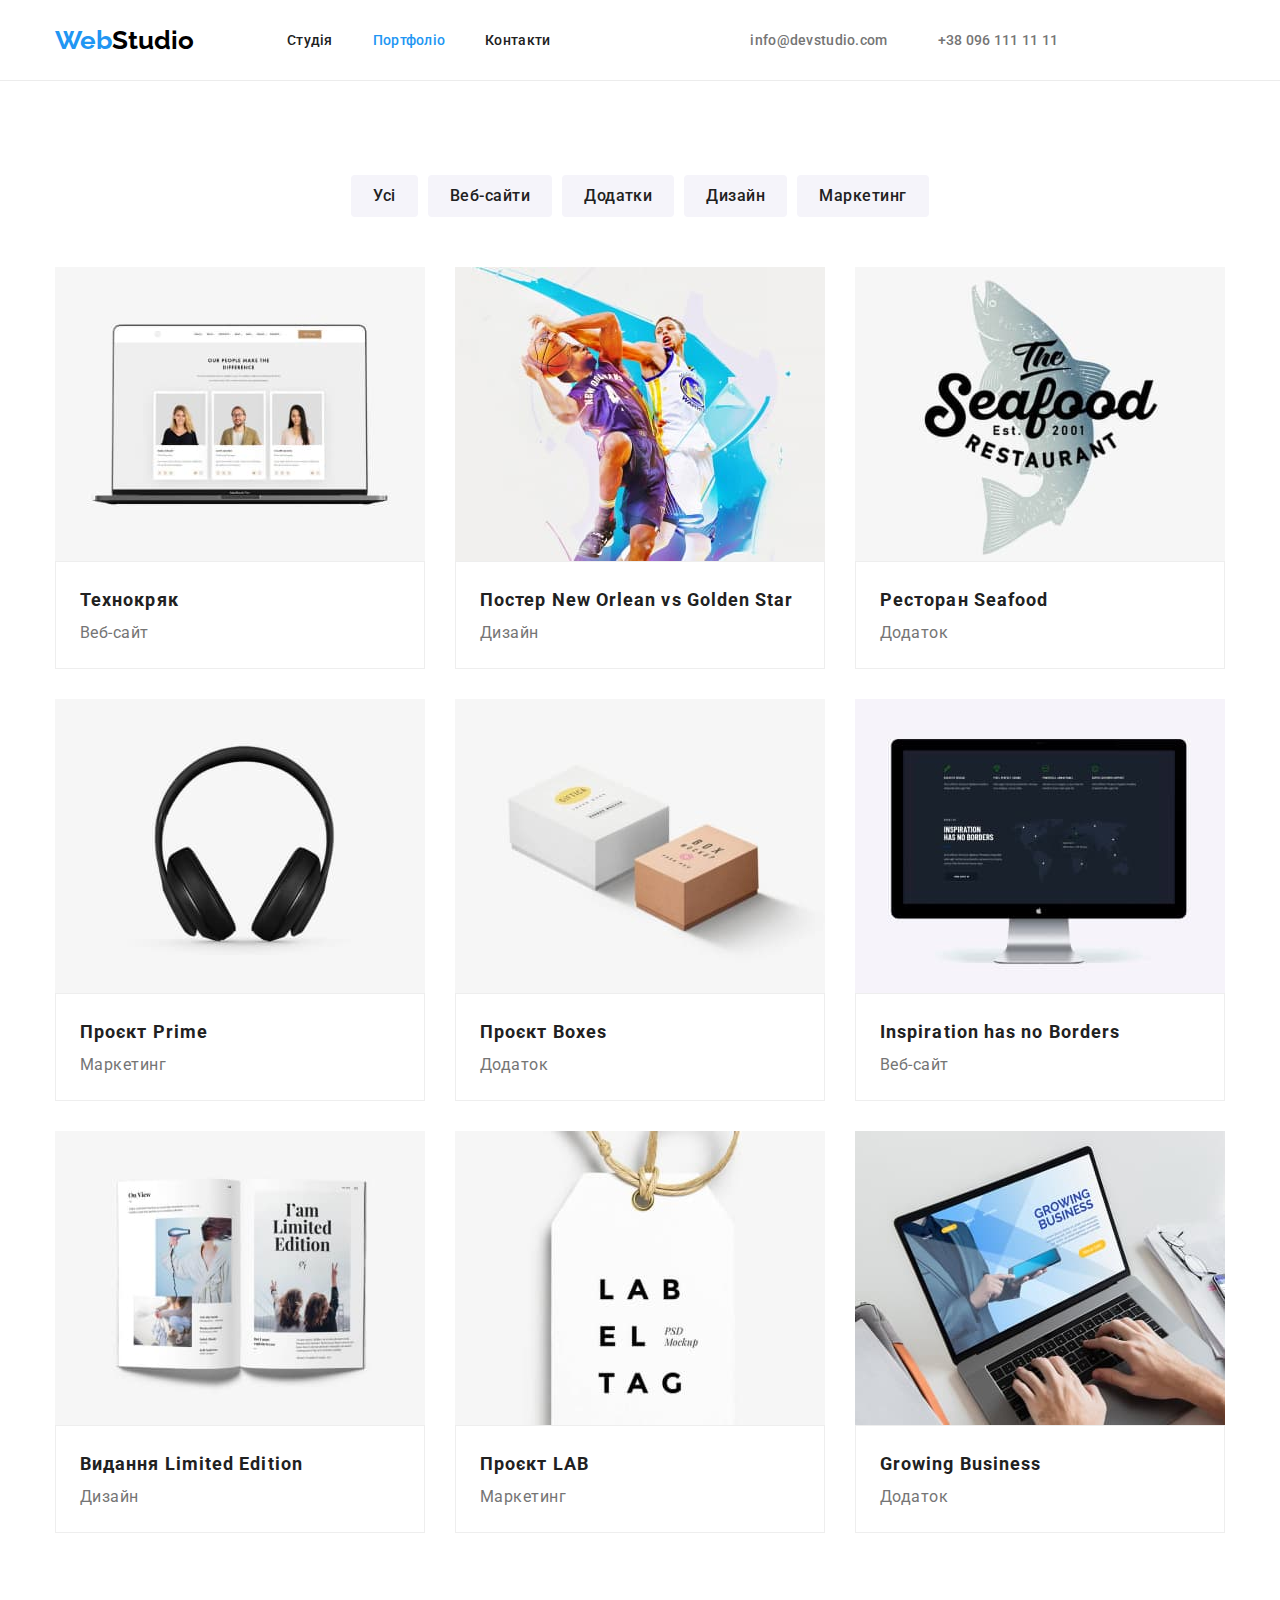
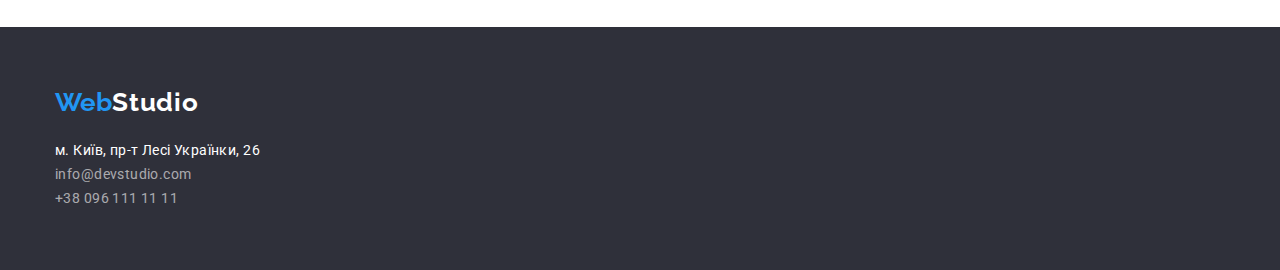
==== portfolio.html @ 6514d330 "clone" ====
<!DOCTYPE html>
<html lang="en">
  <head>
    <meta charset="UTF-8" />
    <meta http-equiv="X-UA-Compatible" content="IE=edge" />
    <meta name="viewport" content="width=device-width, initial-scale=1.0" />
    <title>Portofolio</title>
    <link rel="preconnect" href="https://fonts.googleapis.com" />
    <link rel="preconnect" href="https://fonts.gstatic.com" crossorigin />
    <link
      href="https://fonts.googleapis.com/css2?family=Raleway:ital,wght@0,700;1,700&family=Roboto:ital,wght@0,400;0,500;0,700;0,900;1,400;1,500;1,700;1,900&display=swap"
      rel="stylesheet"
    />
    <link
      rel="stylesheet"
      href="https://cdnjs.cloudflare.com/ajax/libs/modern-normalize/1.1.0/modern-normalize.min.css"
    />
    <link rel="stylesheet" href="./css/styles.css" />
  </head>
  <body>
    <header class="header">
      <div class="container container-nav">
        <nav class="header-nav">
          <a class="logo-header" href="./index.html"
            ><span class="logo-web">Web</span
            ><span class="logo-nav-accent">Studio</span></a
          >
          <ul class="header-menu">
            <li>
              <a class="nav-link" href="./index.html">Студія</a>
            </li>
            <li>
              <a class="nav-link current" href="./portfolio.html">Портфоліо</a>
            </li>
            <li><a class="nav-link" href="#">Контакти</a></li>
          </ul>
        </nav>
        <ul class="nav-contacts">
          <li>
            <a class="nav-link-email-contact" href="mailto:info@devstudio.com"
              >info@devstudio.com</a
            >
          </li>
          <li>
            <a class="nav-link-tel-contact" href="tel:+380961111111"
              >+38 096 111 11 11</a
            >
          </li>
        </ul>
      </div>
    </header>
    <main class="portfolio">
      <section class="section">
        <div class="container">
          <h1 class="visually-hidden">Наші проекти</h1>
          <ul class="filtr-solutions-button">
            <li>
              <button type="button" class="solutions-button">Усі</button>
            </li>
            <li>
              <button type="button" class="solutions-button">Веб-сайти</button>
            </li>
            <li>
              <button type="button" class="solutions-button">Додатки</button>
            </li>
            <li>
              <button type="button" class="solutions-button">Дизайн</button>
            </li>
            <li>
              <button type="button" class="solutions-button">Маркетинг</button>
            </li>
          </ul>
          <ul class="projects-examples">
            <li>
              <a class="projects-examples-link" href="#">
                <img
                  src="./img/tehnokhryaksq.jpg"
                  alt="tehnokhryak"
                  width="370"
                />
                <div class="projects-descriprtion">
                  <h2 class="projects">Технокряк</h2>
                  <p class="projects-solution">Веб-сайт</p>
                </div>
              </a>
            </li>
            <li>
              <a class="projects-examples-link" href="#">
                <img
                  src="./img/new-orlean-golden-starsq.jpg"
                  alt="new_orlean"
                  width="370"
                />
                <div class="projects-descriprtion">
                  <h2 class="projects">Постер New Orlean vs Golden Star</h2>
                  <p class="projects-solution">Дизайн</p>
                </div>
              </a>
            </li>
            <li>
              <a class="projects-examples-link" href="#">
                <img src="./img/seafoodsq.jpg" alt="seafood" width="370" />
                <div class="projects-descriprtion">
                  <h2 class="projects">Ресторан Seafood</h2>
                  <p class="projects-solution">Додаток</p>
                </div>
              </a>
            </li>
            <li>
              <a class="projects-examples-link" href="#">
                <img src="./img/primesq.jpg" alt="prime" width="370" />
                <div class="projects-descriprtion">
                  <h2 class="projects">Проєкт Prime</h2>
                  <p class="projects-solution">Маркетинг</p>
                </div>
              </a>
            </li>
            <li>
              <a class="projects-examples-link" href="#">
                <img src="./img/boxessq.jpg" alt="boxes" width="370" />
                <div class="projects-descriprtion">
                  <h2 class="projects">Проєкт Boxes</h2>
                  <p class="projects-solution">Додаток</p>
                </div>
              </a>
            </li>
            <li>
              <a class="projects-examples-link" href="#">
                <img
                  src="./img/inspirationsq.jpg"
                  alt="inspiration"
                  width="370"
                />
                <div class="projects-descriprtion">
                  <h2 class="projects">Inspiration has no Borders</h2>
                  <p class="projects-solution">Веб-сайт</p>
                </div>
              </a>
            </li>
            <li>
              <a class="projects-examples-link" href="#">
                <img
                  src="./img/limited_editionsq.jpg"
                  alt="limited_edition"
                  width="370"
                />
                <div class="projects-descriprtion">
                  <h2 class="projects">Видання Limited Edition</h2>
                  <p class="projects-solution">Дизайн</p>
                </div>
              </a>
            </li>
            <li>
              <a class="projects-examples-link" href="#">
                <img src="./img/labsq.jpg" alt="lab" width="370" />
                <div class="projects-descriprtion">
                  <h2 class="projects">Проєкт LAB</h2>
                  <p class="projects-solution">Маркетинг</p>
                </div>
              </a>
            </li>
            <li>
              <a class="projects-examples-link" href="#">
                <img
                  src="./img/growing_businesssq.jpg"
                  alt="growing_business"
                  width="370"
                />
                <div class="projects-descriprtion">
                  <h2 class="projects">Growing Business</h2>
                  <p class="projects-solution">Додаток</p>
                </div>
              </a>
            </li>
          </ul>
        </div>
      </section>
    </main>
    <footer class="footer">
      <div class="container">
        <a class="logo-footer" href="./index.html"
          ><span class="logo-web">Web</span
          ><span class="logo-studio">Studio</span></a
        >
        <address>
          <ul class="adress-menu">
            <li class="adress-link">
              <a
                class="address-street"
                href="https://goo.gl/maps/CPtrU1FHBa2aNyZL9"
                target="_blank"
                rel="noopener noreferrer nofollow"
                >м. Київ, пр-т Лесі Українки, 26</a
              >
            </li>
            <li class="adress-link">
              <a class="address-contact" href="mailto:info@devstudio.com"
                >info@devstudio.com</a
              >
            </li>
            <li class="adress-link">
              <a class="address-contact" href="tel:+380961111111"
                >+38 096 111 11 11</a
              >
            </li>
          </ul>
        </address>
      </div>
    </footer>
  </body>
</html>
---- css/styles.css ----
:root {
    --title-text-color: #212121;
    --button-hover-focus-background-color: #2196F3;
    --background-color: #FFFFFF;

}

body {
    font-family: 'Roboto', sans-serif;
    color: var(--title-text-color);
    
}
html {
    box-sizing: border-box;
}


a {
text-decoration: none;
}
a:hover {
color: #2196F3;
}
a:focus-visible {
color: #2196F3;
}

ul {
list-style: none
 }
 *::before,
 *::after {
   box-sizing: inherit;
 }


h1,
h2,
h3,
h4,
h5,
h6,
p,
ul {
  padding: 0;
  margin: 0;
}
img {
    display: block;
    max-width: 100%;
    height: auto;
    cursor: pointer;
}
.header {
    background: #FFFFFF;
    margin-left: auto;
    margin-right: auto;
    margin-top: 0;
    margin-bottom: 0;
    border-bottom-width: 1px;
    border-bottom-style: solid;
    border-bottom-color: #ECECEC;
        
}
.container {
    width: 100%;
    width: 1200px;
    padding-left: 15px;
    padding-right: 15px;
    margin: 0 auto;
  }

.container-nav {
    display: flex;
    align-items: center;
    flex-direction: row;
         
}

.header-nav {
    display: flex;
    align-items: center;
    justify-content: space-between;
     
}

.logo-header {
 font-family: 'Raleway', 'sans-serif';
 padding: 24px 0px;
 margin-right: 93px;
 

 }
.logo-footer {
 display: block;
 font-family: 'Raleway', 'sans-serif';
 margin-bottom: 20px;

 }
 .header-menu {
    display: flex;
    gap: 40px;

}
.nav-contacts {
    display: flex;
    gap: 50px;
    padding-left: 200px;
    
}
.logo-web {
    color: #2196F3;
    font-style: normal;
    font-weight: 700;
    font-size: 26px;
    line-height: 31px;
}
.logo-nav-accent {
    color: #000000;
    font-style: normal;
    font-weight: 700;
    font-size: 26px;
    line-height: 31px;
}
.nav-link {
    display: block;
    color: #212121;
    font-style: normal;
    font-weight: 500;
    font-size: 14px;
    line-height: 16px;
    letter-spacing: 0.02em;
    padding: 32px 0px;
    
}

.current {
    color: #2196F3;
        
}
.nav-link-email-contact {
    font-family: 'Roboto';
    font-style: normal;
    font-weight: 500;
    font-size: 14px;
    line-height: 16px;
    letter-spacing: 0.02em;
    color: #757575;
    padding: 32px 0px;
}
.nav-link-tel-contact {
    font-family: 'Roboto';
    font-style: normal;
    font-weight: 500;
    font-size: 14px;
    line-height: 16px;
    letter-spacing: 0.02em;
    color: #757575;
    padding: 32px 0px;

}
.section{
    margin-left: auto;
    margin-right: auto;
    padding-top: 94px;
    padding-bottom: 94px;
  }
.about-us {
    background-color: #2F303A;
    padding: 200px 0 200px;
    height: 600px;
    
    
}
.about-us-content {
    color: #FFFFFF;
    text-transform: uppercase;
    font-family: 'Roboto';
    font-style: normal;
    font-weight: 900;
    font-size: 44px;
    line-height: 60px;
    letter-spacing: 0.06em;
    width: 696px;
    margin: 0 auto 20px;
    text-align: center;
 
}

.order-service-button {
    display: block;
    min-width: 216px;
    margin-left: auto;
    margin-right: auto;
    color: var(--background-color);
    background: #2196F3;
    box-shadow: 0px 4px 4px rgba(0, 0, 0, 0.15);
    border-radius: 4px;
    border-color: transparent;
    width: 216px;
    height: 50px;
    left: 692px;
    top: 430px;
    font-family: 'Roboto';
    font-style: normal;
    font-weight: 700;
    font-size: 16px;
    line-height: 30px;
    letter-spacing: 0.06em;
    cursor: pointer;
 

       
}
.order-service-button:hover, .order-service-button:focus  {
    background-color: #188CE8;
}
.visually-hidden {
      position: absolute;
      white-space: nowrap;
      width: 1px;
      height: 1px;
      overflow: hidden;
      border: 0;
      padding: 0;
      clip: rect(0 0 0 0);
      clip-path: inset(50%);
      margin: -1px;
}
.our-advantages-menu {
    display: flex;
    flex-direction: row;
    
}
.advantages-item{
    width: 270px;
  }
.advantages-item:not(:last-child){
    margin-right: 30px;
  }

.our-advantages {
    background-color: #fff;
    font-family: 'Roboto';
    font-style: normal;
    font-weight: 700;
    font-size: 14px;
    line-height: 16px;
    letter-spacing: 0.03em;
    text-transform: uppercase;
    color: #212121;
}
.our-advantages-description {
    font-family: 'Roboto';
    font-style: normal;
    font-weight: 400;
    font-size: 14px;
    line-height: 24px;
    letter-spacing: 0.03em;
    color: #757575;
    margin-right: 30px;
    padding-top: 10px;
}

.our-advantages-description:not(:last-child) {
    margin-right: 30px;
}
.title-head {
    background-color: #fff;
    padding-top: 0px;
}
.title {
    font-family: 'Roboto';
    font-style: normal;
    font-weight: 700;
    font-size: 36px;
    line-height: 42px;
    letter-spacing: 0.03em;
    color: var(--title-text-color);
    text-align: center;
    padding-bottom: 50px;
 
    
}
.container-title-description {
    display: flex;

}
.container-title-menu {
    display: flex;
    flex-direction: row;
    align-items: center;
	
}
.title-foto {
    cursor: pointer;
}
.title-foto:not(:last-child) {
    margin-right: 30px;
}
.our-team-section {
    background: #F5F4FA;
    align-items: center;
    max-width: none;

}
.our-team-foto{
    background-color: #F5F5F5;
    display: flex;
    flex-direction: row;
    align-items: center;
    gap: 30px;

}
.our-team-name {
    font-family: 'Roboto';
    font-style: normal;
    font-weight: 500;
    font-size: 16px;
    line-height: 19px;
   /* identical to box height */
    letter-spacing: 0.03em;
    color: #212121;
    text-align: center;
    padding-bottom: 10px;
    
}
.description-member {
    padding-top: 30px;
    padding-bottom: 30px;
    padding-left: 30px;
    padding-right: 30px;
    background: #FFFFFF;

}
.card {
    align-self: flex-start;
    margin-top: 0;
}
.our-team-position {
    font-family: 'Roboto';
    font-style: normal;
    font-weight: 400;
    font-size: 16px;
    line-height: 19px;
   /* identical to box height */
    letter-spacing: 0.03em;
    color: #757575;
    text-align: center;
    

}
.our-team-member {
    width: calc(100%/4 - 30px/4*3);
    box-shadow: 0px 1px 3px rgba(0, 0, 0, 0.12), 0px 1px 1px rgba(0, 0, 0, 0.14), 0px 2px 1px rgba(0, 0, 0, 0.2);
    border-radius: 0px 0px 4px 4px;
    overflow: hidden;
    

}
.footer{
    background-color: #2F303A;
    padding-top: 60px;
    padding-bottom: 60px;
}
.logo-studio {
    font-family: 'Raleway';
    font-style: normal;
    font-weight: 700;
    font-size: 26px;
    line-height: 31px;
    /* identical to box height */
    letter-spacing: 0.03em;
    color: #FFFFFF
    
}
.adress-menu {
    
}

.adress-link {
display: block;
    
}
.address-link:not(:last-child) {
    padding-bottom: 10px;
}

.address-street {
    font-family: 'Roboto';
    font-style: normal;
    font-weight: 400;
    font-size: 14px;
    line-height: 24px;
    /* or 171% */
    letter-spacing: 0.03em;
    color: #FFFFFF;
    margin-bottom: 10px;
 
}
.address-contact {
    font-family: 'Roboto';
    font-style: normal;
    font-weight: 400;
    font-size: 14px;
    line-height: 24px;
    /* or 171% */
    letter-spacing: 0.03em;
    color: rgba(255, 255, 255, 0.6);
    padding-bottom: 10px;
}


.portfolio {
    background-color: #FFFFFF;
    
}
.filtr-solutions-button {
    display: flex;
    justify-content: center;
    gap: 10px;


}

.solutions-button {
    font-family: 'Roboto';
    font-style: normal;
    font-weight: 500;
    font-size: 16px;
    line-height: 26px;
    /* identical to box height, or 162% */
    text-align: center;
    letter-spacing: 0.03em;
    color: #212121;
    background: #F5F4FA;
    border-radius: 4px;
    border-color: transparent;
    padding-top: 6px;
    padding-right: 20px;
    padding-bottom: 6px;
    padding-left: 20px;
    
}

.projects-examples {
    display: flex;
    flex-wrap: wrap;
    gap: 30px;
    padding-top: 50px;
    
}
.projects-examples-link {
    display: block;
    
}
.projects-examples-link:hover{
    box-shadow: 0px 1px 3px rgba(0, 0, 0, 0.12), 0px 1px 1px rgba(0, 0, 0, 0.14), 0px 2px 1px rgba(0, 0, 0, 0.2);
}
.projects-examples-link:focus-visible{
    box-shadow: 0px 1px 3px rgba(0, 0, 0, 0.12), 0px 1px 1px rgba(0, 0, 0, 0.14), 0px 2px 1px rgba(0, 0, 0, 0.2);
}


.projects-descriprtion {
    margin: 0;
    padding: 20px 24px;
    border-bottom: 1px;
    border-right: 1px;
    border-left: 1px;
    background: #FFFFFF;
    border: 1px solid #EEEEEE;

}
.projects-descriprtion:hover{
    cursor: pointer;
    box-shadow: 0px 1px 3px rgba(0, 0, 0, 0.12), 0px 1px 1px rgba(0, 0, 0, 0.14), 0px 2px 1px rgba(0, 0, 0, 0.2);
}
.projects-descriprtion:focus {
    box-shadow: 0px 1px 3px rgba(0, 0, 0, 0.12), 0px 1px 1px rgba(0, 0, 0, 0.14), 0px 2px 1px rgba(0, 0, 0, 0.2);
}

.solutions-button:hover {
    background-color: var(--button-hover-focus-background-color);
    box-shadow: 0px 3px 1px rgba(0, 0, 0, 0.1), 0px 1px 2px rgba(0, 0, 0, 0.08), 0px 2px 2px rgba(0, 0, 0, 0.12);
        color:#FFFFFF;
    
    
}
.solutions-button:focus {
    background-color: var(--button-hover-focus-background-color);
    color: #FFFFFF;
    
    
    
    
}
.projects {
    font-family: 'Roboto';
    font-style: normal;
    font-weight: 700;
    font-size: 18px;
    line-height: 36px;
    /* identical to box height, or 200% */
    letter-spacing: 0.06em;
    color: #212121;
}
.projects-solution {
    font-family: 'Roboto';
    font-style: normal;
    font-weight: 400;
    font-size: 16px;
    line-height: 30px;
    /* identical to box height, or 188% */
    letter-spacing: 0.03em;
    color: #757575;
}
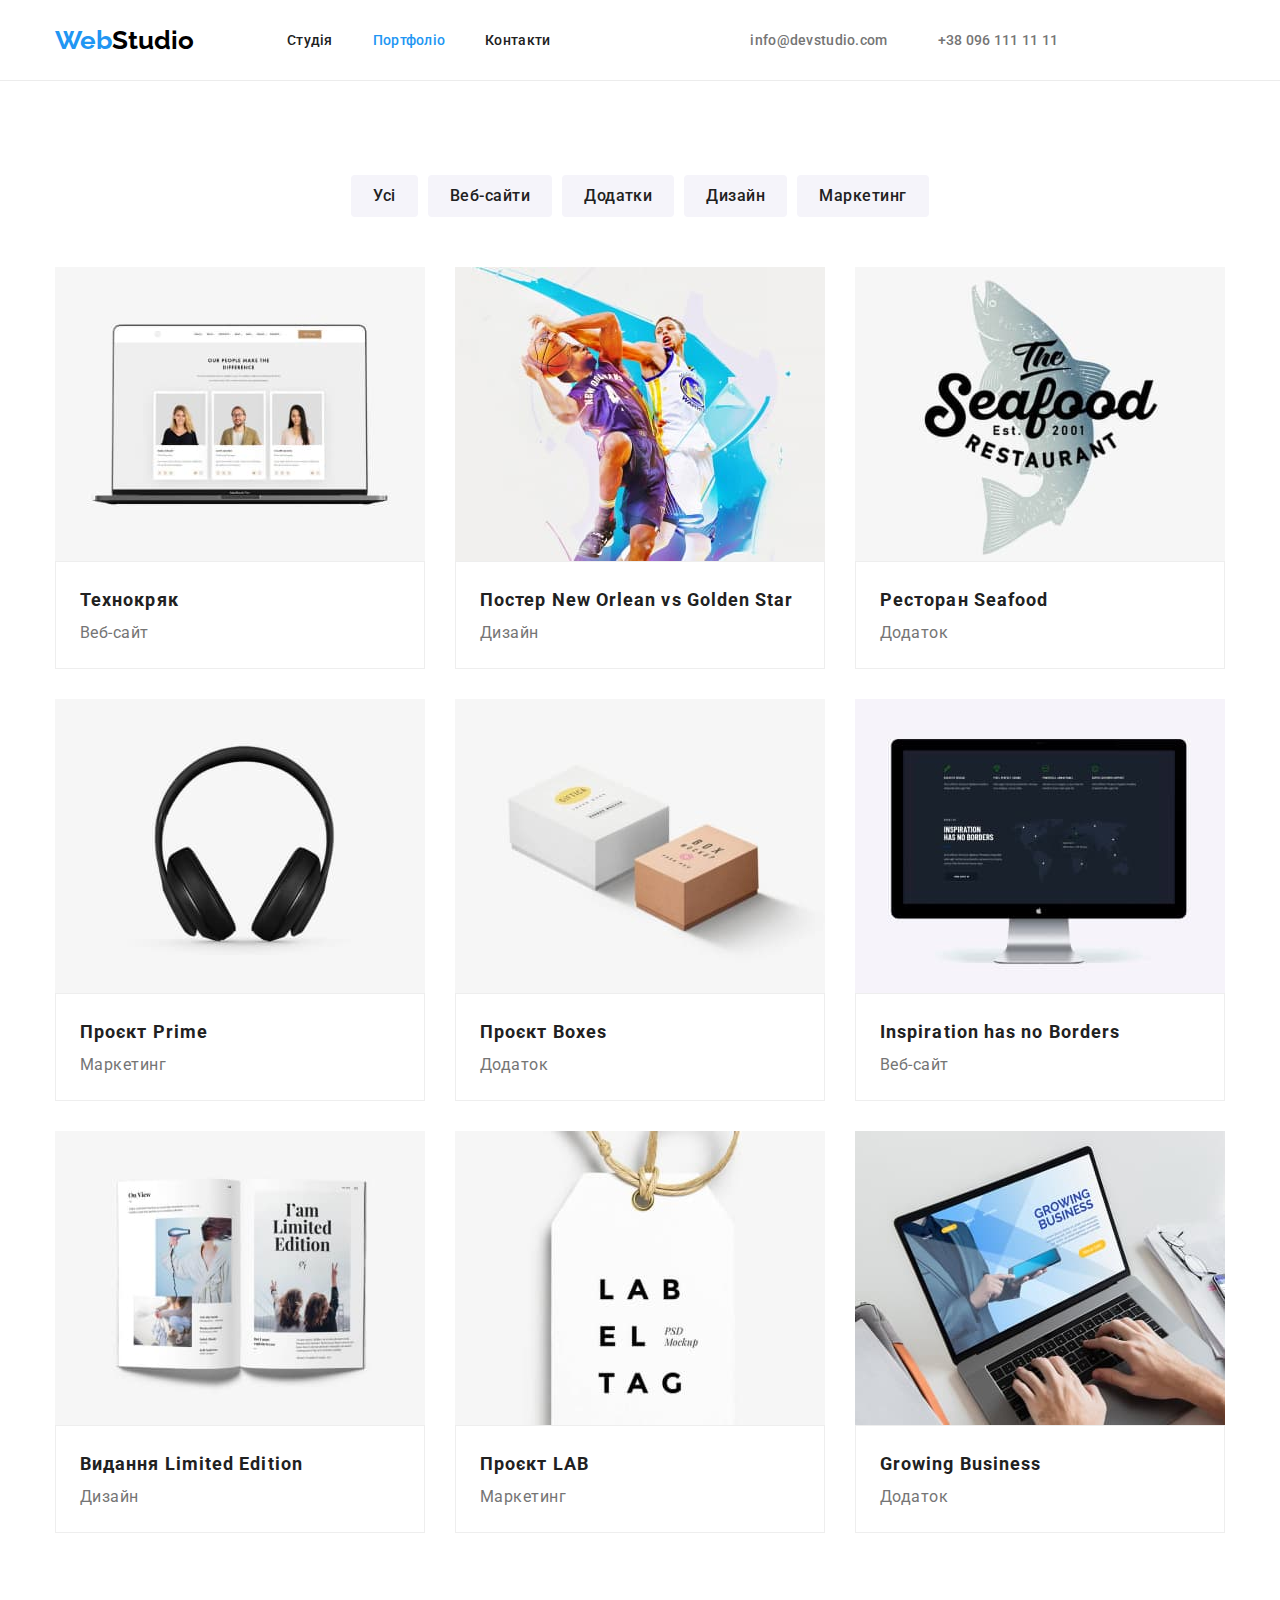
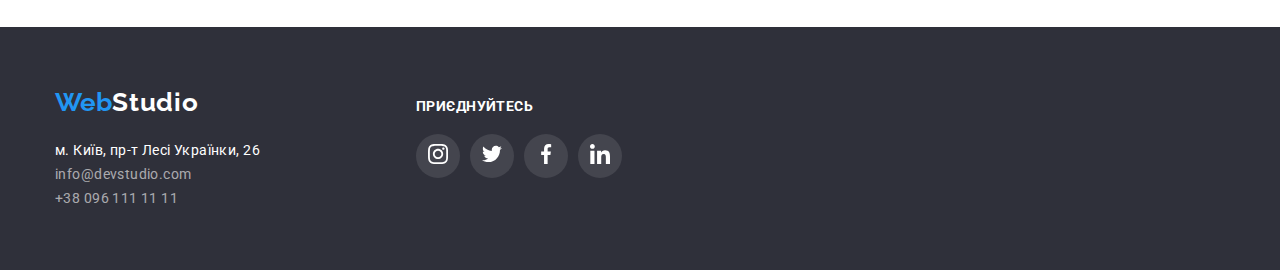
==== commit a2aca6da: "up" ====
--- a/portfolio.html
+++ b/portfolio.html
@@ -178,33 +178,70 @@
     </main>
     <footer class="footer">
       <div class="container">
-        <a class="logo-footer" href="./index.html"
-          ><span class="logo-web">Web</span
-          ><span class="logo-studio">Studio</span></a
-        >
-        <address>
-          <ul class="adress-menu">
-            <li class="adress-link">
-              <a
-                class="address-street"
-                href="https://goo.gl/maps/CPtrU1FHBa2aNyZL9"
-                target="_blank"
-                rel="noopener noreferrer nofollow"
-                >м. Київ, пр-т Лесі Українки, 26</a
-              >
-            </li>
-            <li class="adress-link">
-              <a class="address-contact" href="mailto:info@devstudio.com"
-                >info@devstudio.com</a
-              >
-            </li>
-            <li class="adress-link">
-              <a class="address-contact" href="tel:+380961111111"
-                >+38 096 111 11 11</a
-              >
-            </li>
-          </ul>
-        </address>
+        <div class="footer-menu">
+          <div>
+            <a class="logo-footer" href="./index.html"
+              ><span class="logo-web">Web</span
+              ><span class="logo-studio">Studio</span></a
+            >
+            <address>
+              <ul class="adress-menu">
+                <li class="adress-link">
+                  <a
+                    class="address-street"
+                    href="https://goo.gl/maps/CPtrU1FHBa2aNyZL9"
+                    target="_blank"
+                    rel="noopener noreferrer nofollow"
+                    >м. Київ, пр-т Лесі Українки, 26</a
+                  >
+                </li>
+                <li class="adress-link">
+                  <a class="address-contact" href="mailto:info@devstudio.com"
+                    >info@devstudio.com</a
+                  >
+                </li>
+                <li class="adress-link">
+                  <a class="address-contact" href="tel:+380961111111"
+                    >+38 096 111 11 11</a
+                  >
+                </li>
+              </ul>
+            </address>
+          </div>
+          <div class="subscription">
+            <h2 class="subscription-title">приєднуйтесь</h2>
+            <ul class="subscription-links-list">
+              <li class="subscription-link-item">
+                <a href="https://www.instagram.com/">
+                  <svg class="subscription-item-icon" width="20" height="20">
+                    <use href="./img/icons.svg#iconinstagram-omg"></use>
+                  </svg>
+                </a>
+              </li>
+              <li class="subscription-link-item">
+                <a href="https://twitter.com/">
+                  <svg class="subscription-item-icon" width="20" height="20">
+                    <use href="./img/icons.svg#icontwitter-omg"></use>
+                  </svg>
+                </a>
+              </li>
+              <li class="subscription-link-item">
+                <a href="https://www.facebook.com/">
+                  <svg class="subscription-item-icon" width="20" height="20">
+                    <use href="./img/icons.svg#iconfacebook-omg"></use>
+                  </svg>
+                </a>
+              </li>
+              <li class="subscription-link-item">
+                <a href="https://www.linkedin.com/">
+                  <svg class="subscription-item-icon" width="20" height="20">
+                    <use href="./img/icons.svg#iconlinkedin-omg"></use>
+                  </svg>
+                </a>
+              </li>
+            </ul>
+          </div>
+        </div>
       </div>
     </footer>
   </body>
--- a/css/styles.css
+++ b/css/styles.css
@@ -138,6 +138,19 @@
     color: #2196F3;
         
 }
+.contact-img {
+    display: flex;
+    align-items: center;
+    justify-content: center;
+    background: var(--background-color);
+    
+}
+.contact-icon {
+    margin-right: 10px;
+    fill: currentColor;
+    
+}
+
 .nav-link-email-contact {
     font-family: 'Roboto';
     font-style: normal;
@@ -169,6 +182,11 @@
     background-color: #2F303A;
     padding: 200px 0 200px;
     height: 600px;
+    max-width: 1600px;
+    background-image: url(../img/backimg-omg.svg), linear-gradient(to right, rgba(47, 48, 58, 0.4), rgba(47, 48, 58, 0.4)), url(../images/header-img.jpg);
+    background-repeat: no-repeat;
+    background-size: cover;
+    background-position: center;
     
     
 }
@@ -250,6 +268,21 @@
     text-transform: uppercase;
     color: #212121;
 }
+.advantage-item-img {
+    display: flex;
+    height: 120px;
+    width: 270px;
+    background-color: #f5f4fa;
+    margin-bottom: 30px;
+    justify-content: center;
+    align-items: center;
+    
+}
+.advantage-item-img:not(:last-child) {
+    margin-right: 30px;
+}
+
+
 .our-advantages-description {
     font-family: 'Roboto';
     font-style: normal;
@@ -310,6 +343,7 @@
     flex-direction: row;
     align-items: center;
     gap: 30px;
+    
 
 }
 .our-team-name {
@@ -331,6 +365,7 @@
     padding-left: 30px;
     padding-right: 30px;
     background: #FFFFFF;
+    box-shadow: 0px 1px 3px rgba(0, 0, 0, 0.12), 0px 1px 1px rgba(0, 0, 0, 0.14), 0px 2px 1px rgba(0, 0, 0, 0.2);
 
 }
 .card {
@@ -349,6 +384,48 @@
     text-align: center;
     
 
+}
+.social-links-list {
+    display: flex;
+    align-items: center;
+    justify-content: space-evenly;
+    padding-bottom: 30px;
+    background: #FFFFFF;
+
+}
+
+.link-item {
+    display: flex;
+    justify-content: center;
+    width: 44px;
+    height: 44px;
+    padding-top: 12px;
+    
+}
+
+
+.link-item:hover {
+    background-color: var(--button-hover-focus-background-color);
+    background-size: 100%;
+    border-radius: 50px;
+     
+}
+.link-item:focus {
+    background-color: var(--button-hover-focus-background-color);
+    color: #FFFFFF;
+}
+
+.link-item-icon {
+    fill: #AFB1B8;
+
+}
+.link-item-icon:hover {
+    fill: #FFFFFF;
+    background-size: 100%;
+}
+.link-item-icon:focus {
+    background-color: var(--button-hover-focus-background-color);
+    color: #FFFFFF;
 }
 .our-team-member {
     width: calc(100%/4 - 30px/4*3);
@@ -358,6 +435,51 @@
     
 
 }
+.regular-customers-list {
+    display: flex;
+    
+
+
+}
+.regular-customers-img {
+    display: flex;
+    align-items: center;
+    justify-content: center;
+    Width: 170px;
+    Height: 92px;
+    border: 1px solid #AFB1B8;
+    border-radius: 4px;
+    margin-right: 30px;
+    cursor: pointer;
+
+    
+
+}
+.regular-customers-img:not(:last-child) {
+    margin-right: 30px;
+}
+.regular-customers-img:hover {
+    background: #F5F5F5;
+    border-color: #2196F3;
+}
+.regular-customers-img:focus {
+    background: #F5F5F5;
+    border-color: #2196F3;
+}
+
+
+
+.regular-customers-icon {
+    fill: #AFB1B8;
+}
+.regular-customers-icon:hover {
+    fill: #2196F3;
+
+}
+.regular-customers-icon:focus {
+    fill: #2196F3;
+    border-color: #2196F3;
+}
 .footer{
     background-color: #2F303A;
     padding-top: 60px;
@@ -408,6 +530,48 @@
     letter-spacing: 0.03em;
     color: rgba(255, 255, 255, 0.6);
     padding-bottom: 10px;
+}
+
+.footer-menu {
+    display: flex;
+    align-items: baseline;
+
+}
+.subscription {
+    margin-left: 156px;
+
+}
+.subscription-title {
+    margin-bottom: 20px;
+font-family: 'Roboto';
+font-style: normal;
+font-weight: 700;
+font-size: 14px;
+line-height: 16px;
+letter-spacing: 0.03em;
+text-transform: uppercase;
+color: #FFFFFF;
+}
+.subscription-links-list {
+display: flex;
+gap: 10px;
+
+}
+.subscription-link-item:hover {
+    background-color: var(--button-hover-focus-background-color);
+}
+.subscription-link-item {
+    display: flex;
+    justify-content: center;
+    align-items: center;
+    border-radius: 50%;
+    background: rgba(255, 255, 255, 0.1);
+    width: 44px;
+    height: 44px;
+       
+}
+.subscription-item-icon {
+fill: #FFFFFF;
 }
 
 
@@ -483,7 +647,7 @@
 .solutions-button:hover {
     background-color: var(--button-hover-focus-background-color);
     box-shadow: 0px 3px 1px rgba(0, 0, 0, 0.1), 0px 1px 2px rgba(0, 0, 0, 0.08), 0px 2px 2px rgba(0, 0, 0, 0.12);
-        color:#FFFFFF;
+    color:#FFFFFF;
     
     
 }
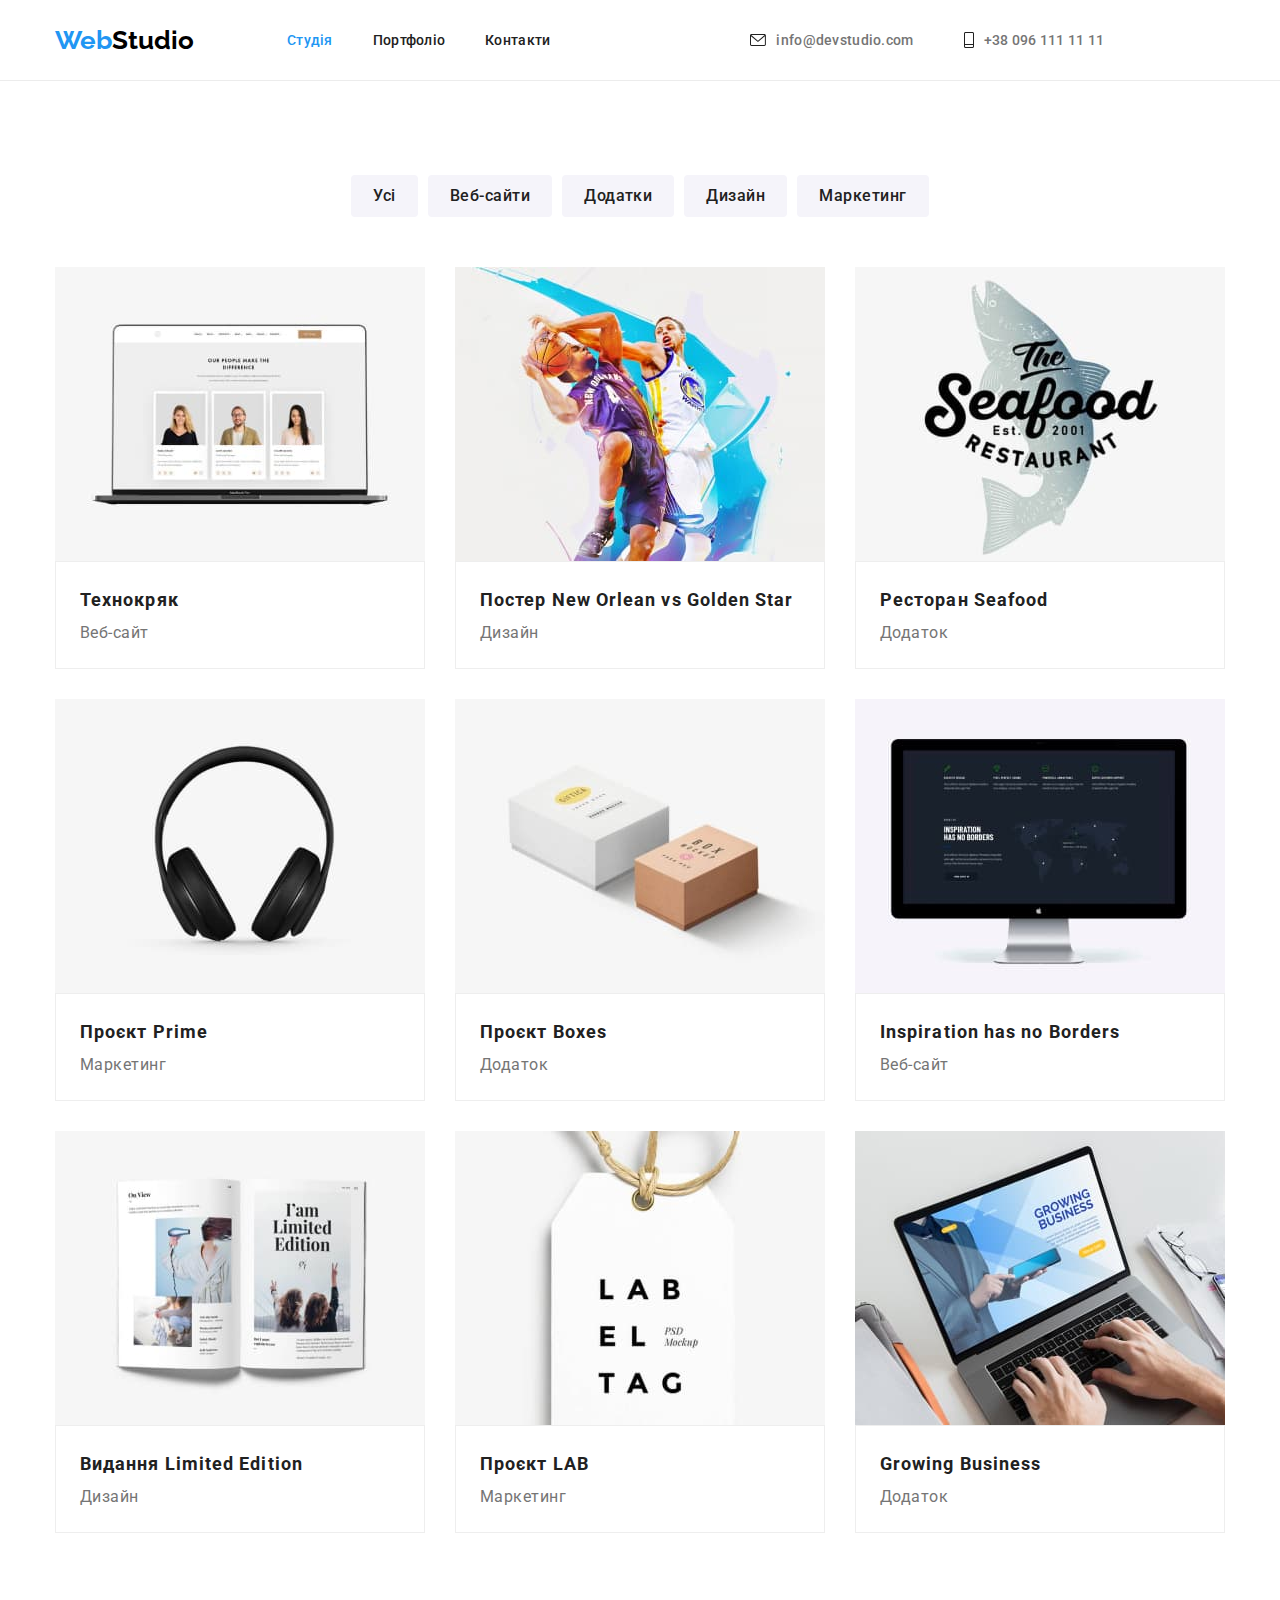
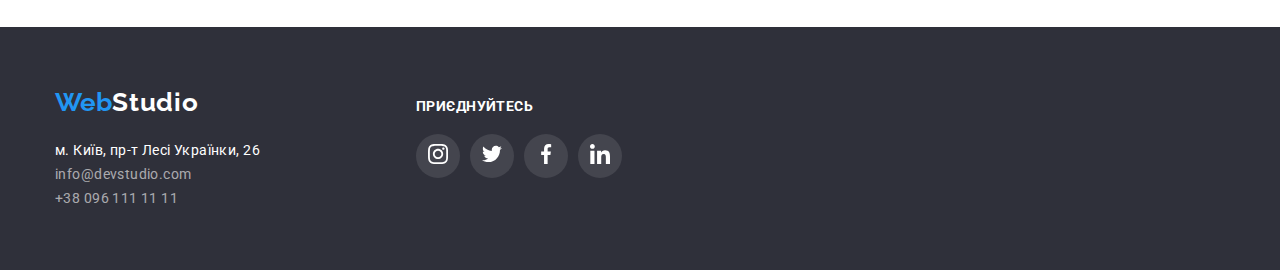
==== commit 10ce73be: "Headerup" ====
--- a/portfolio.html
+++ b/portfolio.html
@@ -27,21 +27,27 @@
           >
           <ul class="header-menu">
             <li>
-              <a class="nav-link" href="./index.html">Студія</a>
-            </li>
-            <li>
-              <a class="nav-link current" href="./portfolio.html">Портфоліо</a>
+              <a class="nav-link current" href="./index.html">Студія</a>
+            </li>
+            <li>
+              <a class="nav-link" href="./portfolio.html">Портфоліо</a>
             </li>
             <li><a class="nav-link" href="#">Контакти</a></li>
           </ul>
         </nav>
         <ul class="nav-contacts">
-          <li>
+          <li class="contact-img">
+            <svg class="contact-icon" width="16" height="12">
+              <use href="./img/icons.svg#icone-mail-omg"></use>
+            </svg>
             <a class="nav-link-email-contact" href="mailto:info@devstudio.com"
               >info@devstudio.com</a
             >
           </li>
-          <li>
+          <li class="contact-img">
+            <svg class="contact-icon" width="10" height="16">
+              <use href="./img/icons.svg#icontel-omg"></use>
+            </svg>
             <a class="nav-link-tel-contact" href="tel:+380961111111"
               >+38 096 111 11 11</a
             >
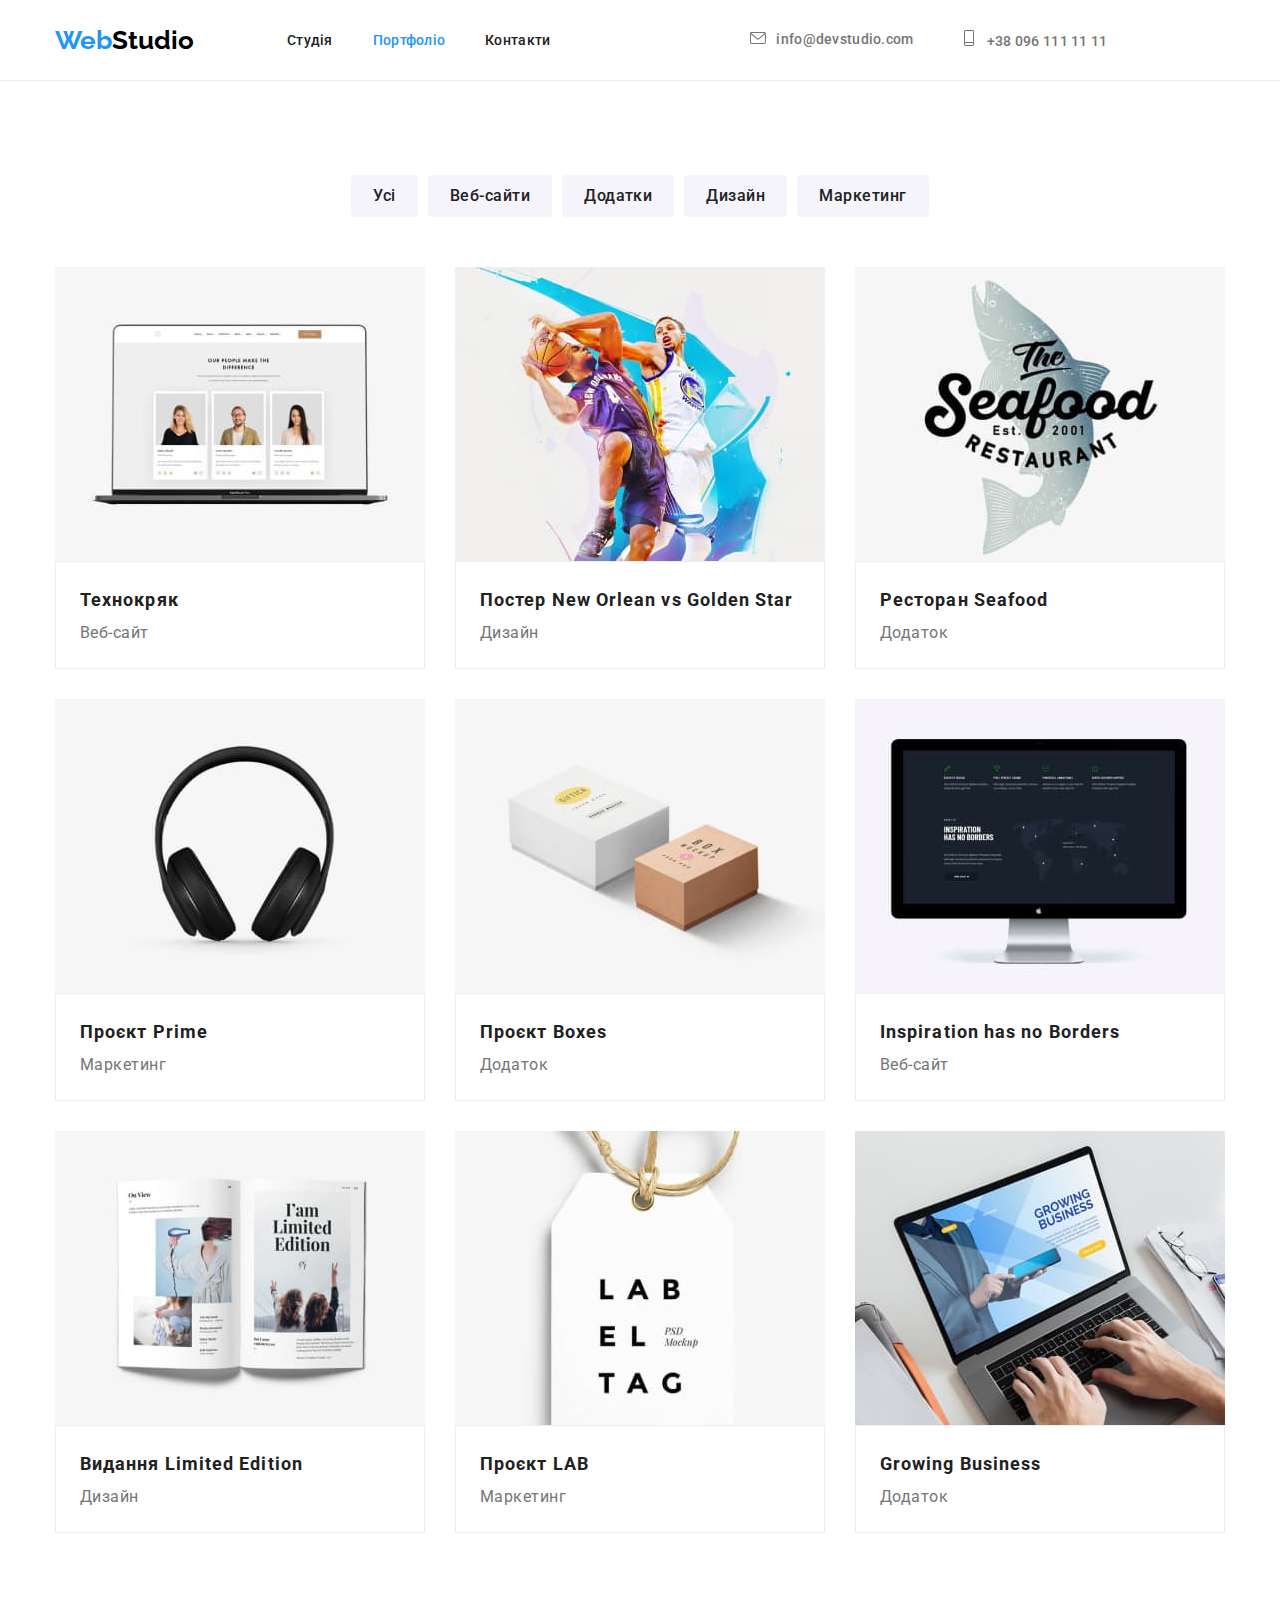
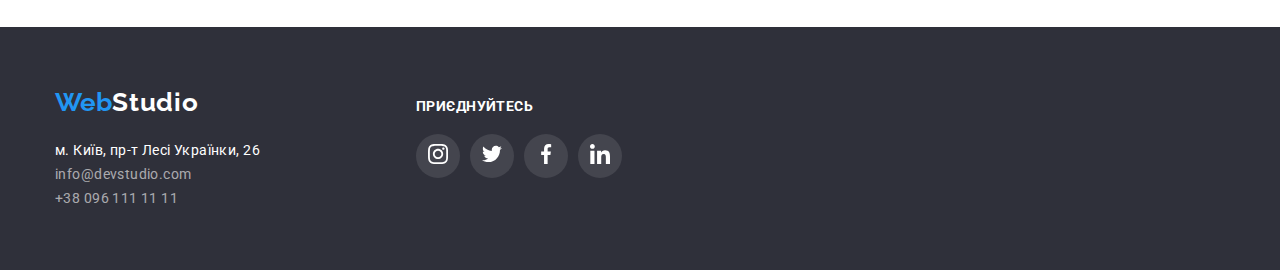
==== commit 51e474ee: "up header" ====
--- a/portfolio.html
+++ b/portfolio.html
@@ -27,28 +27,29 @@
           >
           <ul class="header-menu">
             <li>
-              <a class="nav-link current" href="./index.html">Студія</a>
-            </li>
-            <li>
-              <a class="nav-link" href="./portfolio.html">Портфоліо</a>
+              <a class="nav-link" href="./index.html">Студія</a>
+            </li>
+            <li>
+              <a class="nav-link current" href="./portfolio.html">Портфоліо</a>
             </li>
             <li><a class="nav-link" href="#">Контакти</a></li>
           </ul>
         </nav>
         <ul class="nav-contacts">
-          <li class="contact-img">
-            <svg class="contact-icon" width="16" height="12">
-              <use href="./img/icons.svg#icone-mail-omg"></use>
-            </svg>
-            <a class="nav-link-email-contact" href="mailto:info@devstudio.com"
+          <li class="contact-item">
+            <a class="nav-link-email-contact" href="mailto:info@devstudio.com">
+              <span class="contact-img">
+                <svg class="contact-icon" width="16" height="12">
+                  <use href="./img/icons.svg#icone-mail-omg"></use></svg></span
               >info@devstudio.com</a
             >
           </li>
-          <li class="contact-img">
-            <svg class="contact-icon" width="10" height="16">
-              <use href="./img/icons.svg#icontel-omg"></use>
-            </svg>
-            <a class="nav-link-tel-contact" href="tel:+380961111111"
+          <li>
+            <a class="nav-link-tel-contact" href="tel:+380961111111">
+              <span class="contact-img">
+                <svg class="contact-icon" width="10" height="16">
+                  <use href="./img/icons.svg#icontel-omg"></use>
+                </svg> </span
               >+38 096 111 11 11</a
             >
           </li>
--- a/css/styles.css
+++ b/css/styles.css
@@ -104,6 +104,7 @@
 }
 .nav-contacts {
     display: flex;
+    justify-items: center;
     gap: 50px;
     padding-left: 200px;
     
@@ -135,20 +136,22 @@
 }
 
 .current {
-    color: #2196F3;
+ color: #2196F3;
         
 }
+.contact-item {
+   
+}
+
 .contact-img {
-    display: flex;
-    align-items: center;
-    justify-content: center;
-    background: var(--background-color);
+   background: var(--background-color);
+   
     
 }
 .contact-icon {
     margin-right: 10px;
     fill: currentColor;
-    
+       
 }
 
 .nav-link-email-contact {
@@ -160,6 +163,7 @@
     letter-spacing: 0.02em;
     color: #757575;
     padding: 32px 0px;
+    
 }
 .nav-link-tel-contact {
     font-family: 'Roboto';
